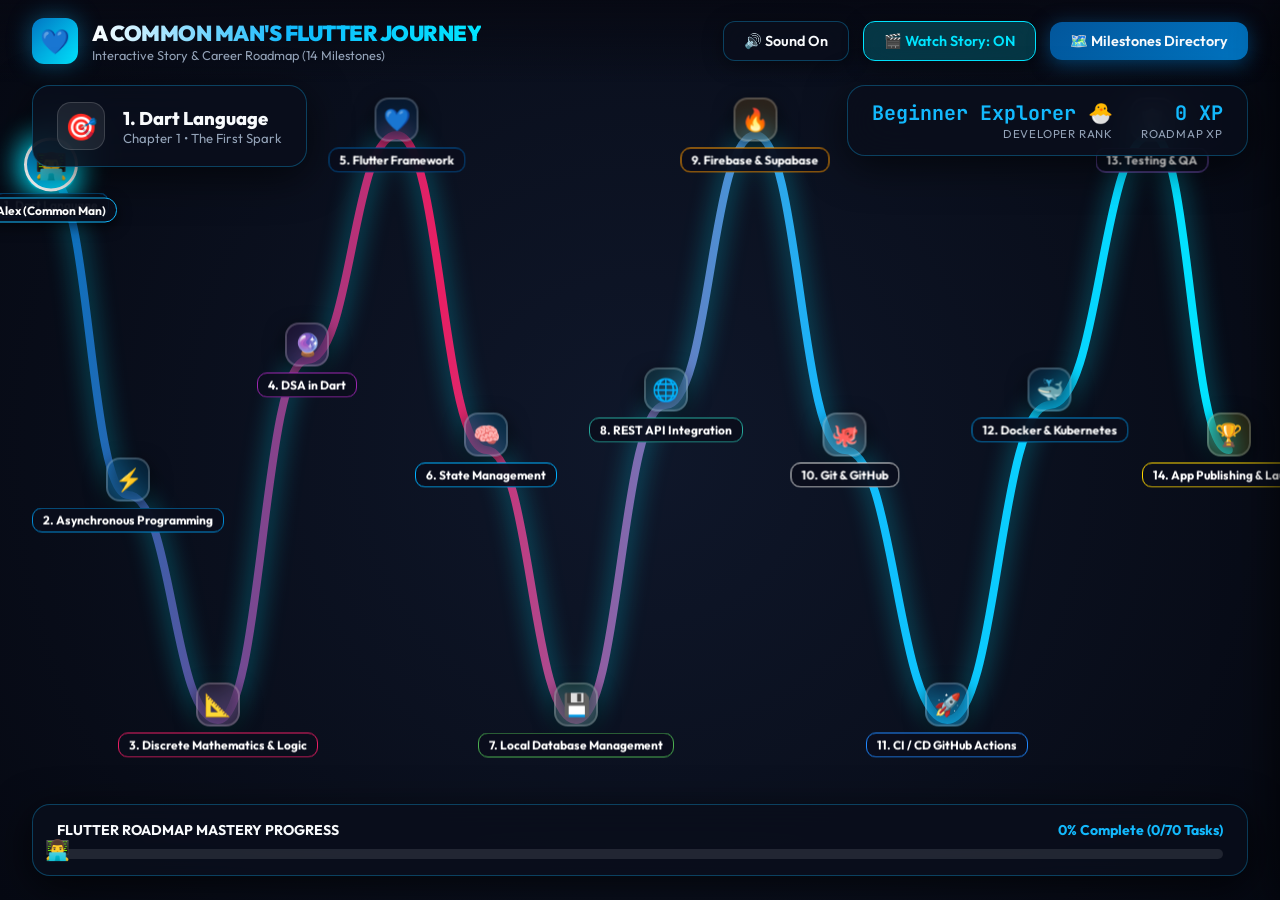
==== index.html @ 47b8524e "initial commit" ====
<!DOCTYPE html>
<html lang="en">
<head>
  <meta charset="UTF-8">
  <meta name="viewport" content="width=device-width, initial-scale=1.0, maximum-scale=1.0, user-scalable=no">
  <title>A Common Man's Journey to Become a Flutter Developer</title>
  <meta name="description" content="An interactive animated story roadmap tracing a beginner's path to becoming a Senior Flutter Developer. Explore 14 milestones including Discrete Mathematics, Dart, Flutter, State Management, APIs, DevOps, and App Publishing.">
  <link rel="stylesheet" href="style.css">
</head>
<body>
  <div id="app">
    <!-- FULLSCREEN ANIMATED ROADMAP SVG JOURNEY -->
    <div id="roadmapJourneyContainer" class="roadmap-journey-container">
      <svg class="journey-svg" preserveAspectRatio="none">
        <defs>
          <linearGradient id="pathGradient" x1="0%" y1="0%" x2="100%" y2="0%">
            <stop offset="0%" stop-color="#0175C2" />
            <stop offset="33%" stop-color="#E91E63" />
            <stop offset="66%" stop-color="#13B9FD" />
            <stop offset="100%" stop-color="#00E5FF" />
          </linearGradient>
        </defs>
        <!-- Dynamic Path -->
        <path id="journeySvgPath" class="journey-svg-path-fill" d="" />
      </svg>

      <!-- Animated Developer Avatar -->
      <div id="developerAvatar" class="developer-avatar">
        <div class="avatar-character">👨‍💻</div>
        <div class="avatar-label">Alex (Common Man)</div>
      </div>

      <!-- 14 Milestone Nodes Container -->
      <div id="journeyNodes" class="journey-nodes-container"></div>
    </div>

    <!-- Top Navigation Header Bar -->
    <header class="navbar">
      <div class="brand">
        <div class="brand-icon">💙</div>
        <div>
          <h1 class="brand-title">A COMMON MAN'S FLUTTER JOURNEY</h1>
          <p class="brand-subtitle">Interactive Story & Career Roadmap (14 Milestones)</p>
        </div>
      </div>

      <div class="nav-actions">
        <button id="soundBtn" class="btn" title="Toggle Sound Engine">🔊 Sound On</button>
        <button id="autoDriveBtn" class="btn btn-active" title="Toggle Story Auto-Tour">🎬 Watch Story: ON</button>
        <button id="openDrawerBtn" class="btn btn-primary">🗺️ Milestones Directory</button>
      </div>
    </header>

    <!-- HUD Dashboard Overlay -->
    <div class="hud-container">
      <!-- Current Milestone Chapter Card -->
      <div class="biome-card">
        <div id="currentBiomeBadge" class="biome-badge">🎯</div>
        <div>
          <div id="currentBiomeName" class="biome-name">1. Dart Language</div>
          <div id="currentBiomeSubtitle" class="biome-subtitle">Chapter 1 • The First Spark</div>
        </div>
      </div>

      <!-- Developer Rank & XP Dashboard -->
      <div class="stats-widget">
        <div class="stat-item">
          <span id="distValue" class="stat-value">Beginner Explorer 🐣</span>
          <span class="stat-label">DEVELOPER RANK</span>
        </div>
        <div class="stat-item">
          <span id="xpValue" class="stat-value">0 XP</span>
          <span class="stat-label">ROADMAP XP</span>
        </div>
      </div>
    </div>

    <!-- Bottom Progress Bar & Mini-Map -->
    <div class="bottom-bar">
      <div class="roadmap-progress-container">
        <div class="progress-header">
          <span>FLUTTER ROADMAP MASTERY PROGRESS</span>
          <span id="overallProgressText" style="color: var(--flutter-sky);">0% Complete</span>
        </div>
        <div class="progress-track">
          <div id="overallProgressFill" class="progress-fill" style="width: 0%;"></div>
          <div id="minimapCarIcon" class="progress-car-icon">👨‍💻</div>
        </div>
      </div>
    </div>

    <!-- Slide-Out Milestones Directory Drawer -->
    <aside id="drawer" class="drawer">
      <div class="drawer-header">
        <h2 class="drawer-title">14 Core Milestones</h2>
        <button id="closeDrawerBtn" class="close-btn">&times;</button>
      </div>
      <div class="search-box">
        <input type="text" id="searchInput" class="search-input" placeholder="Search milestone or story chapter...">
      </div>
      <div id="drawerContent" class="drawer-content"></div>
    </aside>

    <!-- Milestone Detail Modal Popup -->
    <div id="modalOverlay" class="modal-overlay">
      <div class="modal-card">
        <div class="modal-header">
          <div class="modal-header-left">
            <div id="modalIcon" class="modal-icon">🎯</div>
            <div>
              <h2 id="modalTitle" class="modal-title">Dart Language</h2>
              <span id="modalBadge" class="modal-badge">Chapter 1 • The First Spark</span>
            </div>
          </div>
          <button id="closeModalBtn" class="close-btn">&times;</button>
        </div>

        <div class="modal-tabs">
          <div class="modal-tab active" data-tab="overview">Overview & Story</div>
          <div class="modal-tab" data-tab="submilestones">Sub-Milestones</div>
          <div class="modal-tab" data-tab="code">Code Example</div>
          <div class="modal-tab" data-tab="resources">Resources</div>
        </div>

        <div class="modal-body">
          <!-- Overview Tab -->
          <div id="tab-overview" class="modal-tab-content active">
            <div id="storyCard" class="story-card"></div>
            <p id="modalDescription" style="font-size: 1.05rem; line-height: 1.6; margin-bottom: 20px; color: #CBD5E1;"></p>
            <h3 style="font-size: 1.1rem; color: var(--flutter-sky); margin-bottom: 10px;">Key Topics Covered:</h3>
            <ul id="topicsList" style="list-style: none; padding-left: 0;"></ul>
          </div>

          <!-- Sub-Milestones Tab -->
          <div id="tab-submilestones" class="modal-tab-content">
            <p style="font-size: 0.9rem; color: var(--text-muted); margin-bottom: 12px;">
              Check off completed sub-milestones to level up your Developer XP and Rank:
            </p>
            <div id="submilestonesList" class="submilestones-list"></div>
          </div>

          <!-- Code Example Tab -->
          <div id="tab-code" class="modal-tab-content">
            <div class="code-wrapper">
              <button id="copyCodeBtn" class="copy-btn">📋 Copy Code</button>
              <pre><code id="codeSnippetBlock" class="code-block"></code></pre>
            </div>
          </div>

          <!-- Resources Tab -->
          <div id="tab-resources" class="modal-tab-content">
            <p style="font-size: 0.9rem; color: var(--text-muted); margin-bottom: 12px;">
              Curated documentation and interactive tutorials:
            </p>
            <div id="resourcesList" class="resources-list"></div>
          </div>
        </div>

        <div class="modal-footer">
          <span style="font-size: 0.85rem; color: var(--text-muted);">Press <kbd style="background: rgba(255,255,255,0.1); padding: 2px 6px; border-radius: 4px;">ESC</kbd> to close modal</span>
          <button onclick="uiController.closeModal()" class="btn btn-primary">Continue Journey 🚀</button>
        </div>
      </div>
    </div>
  </div>

  <!-- Scripts -->
  <script src="js/milestones.js"></script>
  <script src="js/audio.js"></script>
  <script src="js/ui.js"></script>
  <script src="js/journey.js"></script>
  <script>
    window.addEventListener('load', () => {
      window.journeyEngine = new JourneyEngine();
    });
  </script>
</body>
</html>
---- style.css ----
/* Modern Cyberpunk Dark Flutter Roadmap CSS - "Common Man's Journey" */
@import url('https://fonts.googleapis.com/css2?family=JetBrains+Mono:wght@400;600;700&family=Outfit:wght@300;400;600;700;800;900&display=swap');

:root {
  --flutter-blue: #02569B;
  --flutter-cyan: #0175C2;
  --flutter-sky: #13B9FD;
  --flutter-accent: #00E5FF;
  --bg-dark: #070913;
  --panel-bg: rgba(10, 14, 28, 0.88);
  --panel-border: rgba(19, 185, 253, 0.3);
  --text-main: #F8FAFC;
  --text-muted: #94A3B8;
  --gold-accent: #FFD700;
  --success-green: #10B981;
  --radius-lg: 18px;
  --radius-md: 12px;
  --radius-sm: 8px;
  --glow-cyan: 0 0 25px rgba(19, 185, 253, 0.4);
  --glow-accent: 0 0 30px rgba(0, 229, 255, 0.5);
}

* {
  box-sizing: border-box;
  margin: 0;
  padding: 0;
  user-select: none;
  -webkit-user-select: none;
}

body, html {
  width: 100%;
  height: 100%;
  overflow: hidden;
  background-color: var(--bg-dark);
  font-family: 'Outfit', sans-serif;
  color: var(--text-main);
}

#app {
  position: relative;
  width: 100vw;
  height: 100vh;
  display: flex;
  flex-direction: column;
  overflow: hidden;
}

/* Top Navigation Bar */
.navbar {
  position: absolute;
  top: 0;
  left: 0;
  width: 100%;
  z-index: 10;
  padding: 18px 32px;
  display: flex;
  justify-content: space-between;
  align-items: center;
  background: linear-gradient(180deg, rgba(7, 9, 19, 0.95) 0%, rgba(7, 9, 19, 0) 100%);
  pointer-events: none;
}

.navbar > * {
  pointer-events: auto;
}

.brand {
  display: flex;
  align-items: center;
  gap: 14px;
}

.brand-icon {
  width: 46px;
  height: 46px;
  background: linear-gradient(135deg, var(--flutter-cyan), var(--flutter-accent));
  border-radius: 12px;
  display: flex;
  align-items: center;
  justify-content: center;
  font-size: 24px;
  box-shadow: var(--glow-cyan);
}

.brand-title {
  font-size: 1.35rem;
  font-weight: 900;
  background: linear-gradient(90deg, #FFFFFF, var(--flutter-sky), var(--flutter-accent));
  -webkit-background-clip: text;
  -webkit-text-fill-color: transparent;
  letter-spacing: -0.5px;
}

.brand-subtitle {
  font-size: 0.8rem;
  color: var(--text-muted);
}

.nav-actions {
  display: flex;
  align-items: center;
  gap: 14px;
}

.btn {
  background: var(--panel-bg);
  border: 1px solid var(--panel-border);
  color: var(--text-main);
  padding: 10px 20px;
  border-radius: var(--radius-md);
  font-family: 'Outfit', sans-serif;
  font-weight: 600;
  font-size: 0.9rem;
  cursor: pointer;
  display: flex;
  align-items: center;
  gap: 8px;
  backdrop-filter: blur(16px);
  transition: all 0.25s cubic-bezier(0.16, 1, 0.3, 1);
  box-shadow: 0 4px 20px rgba(0, 0, 0, 0.4);
}

.btn:hover {
  background: rgba(19, 185, 253, 0.18);
  border-color: var(--flutter-accent);
  transform: translateY(-2px);
  box-shadow: var(--glow-cyan);
}

.btn-primary {
  background: linear-gradient(135deg, var(--flutter-blue), var(--flutter-cyan));
  border: none;
  box-shadow: 0 4px 20px rgba(1, 117, 194, 0.5);
}

.btn-primary:hover {
  background: linear-gradient(135deg, var(--flutter-cyan), var(--flutter-accent));
  box-shadow: var(--glow-accent);
}

.btn-active {
  background: rgba(0, 229, 255, 0.2) !important;
  border-color: var(--flutter-accent) !important;
  color: var(--flutter-accent) !important;
}

/* HUD Banner & Developer Rank */
.hud-container {
  position: absolute;
  top: 85px;
  left: 32px;
  right: 32px;
  z-index: 10;
  display: flex;
  justify-content: space-between;
  align-items: flex-start;
  pointer-events: none;
}

.hud-container > * {
  pointer-events: auto;
}

.biome-card {
  background: var(--panel-bg);
  border: 1px solid var(--panel-border);
  backdrop-filter: blur(20px);
  padding: 16px 24px;
  border-radius: var(--radius-lg);
  display: flex;
  align-items: center;
  gap: 18px;
  box-shadow: 0 10px 40px rgba(0,0,0,0.6);
}

.biome-badge {
  width: 48px;
  height: 48px;
  border-radius: 14px;
  background: rgba(255,255,255,0.08);
  border: 1px solid rgba(255,255,255,0.15);
  display: flex;
  align-items: center;
  justify-content: center;
  font-size: 26px;
}

.biome-name {
  font-size: 1.15rem;
  font-weight: 800;
}

.biome-subtitle {
  font-size: 0.82rem;
  color: var(--text-muted);
}

/* Developer Rank & XP Widget */
.stats-widget {
  background: var(--panel-bg);
  border: 1px solid var(--panel-border);
  backdrop-filter: blur(20px);
  padding: 14px 24px;
  border-radius: var(--radius-lg);
  display: flex;
  align-items: center;
  gap: 28px;
  box-shadow: 0 10px 40px rgba(0,0,0,0.6);
}

.stat-item {
  display: flex;
  flex-direction: column;
  align-items: flex-end;
}

.stat-value {
  font-family: 'JetBrains Mono', monospace;
  font-size: 1.25rem;
  font-weight: 700;
  color: var(--flutter-sky);
}

.stat-label {
  font-size: 0.72rem;
  color: var(--text-muted);
  text-transform: uppercase;
  letter-spacing: 0.8px;
}

/* FULLSCREEN ANIMATED ROADMAP JOURNEY CONTAINER */
.roadmap-journey-container {
  position: absolute;
  top: 0;
  left: 0;
  width: 100%;
  height: 100%;
  z-index: 1;
  background: radial-gradient(circle at 50% 50%, #0F172A 0%, #060913 100%);
  overflow: hidden;
}

.journey-svg {
  position: absolute;
  top: 0;
  left: 0;
  width: 100%;
  height: 100%;
  pointer-events: none;
}

.journey-svg-path-bg {
  fill: none;
  stroke: rgba(255, 255, 255, 0.08);
  stroke-width: 16;
  stroke-linecap: round;
}

.journey-svg-path-fill {
  fill: none;
  stroke: url(#pathGradient);
  stroke-width: 8;
  stroke-linecap: round;
  filter: drop-shadow(0 0 12px rgba(0, 229, 255, 0.6));
}

/* DEVELOPER CHARACTER AVATAR */
.developer-avatar {
  position: absolute;
  transform: translate(-50%, -50%);
  z-index: 8;
  display: flex;
  flex-direction: column;
  align-items: center;
  transition: all 0.8s cubic-bezier(0.16, 1, 0.3, 1);
  pointer-events: none;
}

.avatar-character {
  width: 54px;
  height: 54px;
  border-radius: 50%;
  background: linear-gradient(135deg, var(--flutter-cyan), var(--flutter-accent));
  border: 3px solid #FFFFFF;
  display: flex;
  align-items: center;
  justify-content: center;
  font-size: 26px;
  box-shadow: 0 0 30px var(--flutter-accent);
  animation: avatarFloat 2s infinite ease-in-out alternate;
}

@keyframes avatarFloat {
  0% { transform: translateY(0); }
  100% { transform: translateY(-8px); }
}

.avatar-label {
  background: rgba(10, 14, 28, 0.95);
  border: 1px solid var(--flutter-sky);
  padding: 4px 10px;
  border-radius: 12px;
  font-size: 0.75rem;
  font-weight: 700;
  color: white;
  margin-top: 6px;
  white-space: nowrap;
  box-shadow: 0 4px 14px rgba(0,0,0,0.6);
}

/* 13 TIMELINE NODES ALONG JOURNEY PATH */
.journey-nodes-container {
  position: absolute;
  top: 0;
  left: 0;
  width: 100%;
  height: 100%;
  pointer-events: none;
}

.journey-node {
  position: absolute;
  transform: translate(-50%, -50%);
  pointer-events: auto;
  cursor: pointer;
  display: flex;
  flex-direction: column;
  align-items: center;
  z-index: 5;
  transition: all 0.3s ease;
}

.journey-node:hover {
  transform: translate(-50%, -50%) scale(1.15);
}

.journey-node-icon {
  width: 44px;
  height: 44px;
  border-radius: 14px;
  border: 2px solid rgba(255, 255, 255, 0.2);
  display: flex;
  align-items: center;
  justify-content: center;
  font-size: 22px;
  backdrop-filter: blur(12px);
  box-shadow: 0 6px 20px rgba(0,0,0,0.6);
  transition: all 0.3s ease;
}

.journey-node.active .journey-node-icon {
  border-color: var(--flutter-accent);
  box-shadow: 0 0 25px var(--flutter-accent);
  transform: scale(1.1);
}

.journey-node-badge {
  background: rgba(10, 14, 28, 0.9);
  border: 1px solid rgba(255, 255, 255, 0.15);
  padding: 4px 10px;
  border-radius: 10px;
  font-size: 0.75rem;
  font-weight: 700;
  color: white;
  margin-top: 6px;
  white-space: nowrap;
  backdrop-filter: blur(8px);
}

/* Bottom Progress Bar */
.bottom-bar {
  position: absolute;
  bottom: 24px;
  left: 32px;
  right: 32px;
  z-index: 10;
  display: flex;
  flex-direction: column;
  gap: 12px;
  pointer-events: none;
}

.bottom-bar > * {
  pointer-events: auto;
}

.roadmap-progress-container {
  background: var(--panel-bg);
  border: 1px solid var(--panel-border);
  backdrop-filter: blur(20px);
  border-radius: var(--radius-lg);
  padding: 16px 24px;
  display: flex;
  flex-direction: column;
  gap: 10px;
  box-shadow: 0 10px 40px rgba(0,0,0,0.7);
}

.progress-header {
  display: flex;
  justify-content: space-between;
  font-size: 0.88rem;
  font-weight: 700;
}

.progress-track {
  position: relative;
  width: 100%;
  height: 10px;
  background: rgba(255, 255, 255, 0.1);
  border-radius: 6px;
  overflow: visible;
}

.progress-fill {
  height: 100%;
  background: linear-gradient(90deg, var(--flutter-blue), var(--flutter-sky), var(--flutter-accent));
  border-radius: 6px;
  transition: width 0.3s ease;
  box-shadow: var(--glow-cyan);
}

.progress-car-icon {
  position: absolute;
  top: -12px;
  transform: translateX(-50%);
  font-size: 20px;
  transition: left 0.3s ease;
}

/* Slide-out Milestone Drawer */
.drawer {
  position: absolute;
  top: 0;
  right: -440px;
  width: 420px;
  height: 100%;
  background: rgba(6, 9, 19, 0.96);
  border-left: 1px solid var(--panel-border);
  backdrop-filter: blur(28px);
  z-index: 100;
  display: flex;
  flex-direction: column;
  transition: right 0.35s cubic-bezier(0.16, 1, 0.3, 1);
  box-shadow: -15px 0 50px rgba(0,0,0,0.9);
}

.drawer.open {
  right: 0;
}

.drawer-header {
  padding: 24px 28px;
  border-bottom: 1px solid rgba(255,255,255,0.08);
  display: flex;
  justify-content: space-between;
  align-items: center;
}

.drawer-title {
  font-size: 1.3rem;
  font-weight: 800;
}

.close-btn {
  background: none;
  border: none;
  color: var(--text-muted);
  font-size: 1.6rem;
  cursor: pointer;
}

.close-btn:hover {
  color: white;
}

.search-box {
  padding: 18px 28px;
}

.search-input {
  width: 100%;
  background: rgba(255,255,255,0.05);
  border: 1px solid rgba(255,255,255,0.15);
  border-radius: var(--radius-md);
  padding: 12px 18px;
  color: white;
  font-family: 'Outfit', sans-serif;
  outline: none;
}

.search-input:focus {
  border-color: var(--flutter-sky);
  box-shadow: var(--glow-cyan);
}

.drawer-content {
  flex: 1;
  overflow-y: auto;
  padding: 12px 28px;
  display: flex;
  flex-direction: column;
  gap: 14px;
}

.milestone-item-card {
  background: rgba(255,255,255,0.03);
  border: 1px solid rgba(255,255,255,0.08);
  border-radius: var(--radius-md);
  padding: 16px;
  display: flex;
  align-items: center;
  gap: 16px;
  cursor: pointer;
  transition: all 0.2s ease;
}

.milestone-item-card:hover {
  background: rgba(19, 185, 253, 0.12);
  border-color: var(--flutter-sky);
  transform: translateX(-4px);
}

.milestone-item-icon {
  font-size: 26px;
  width: 46px;
  height: 46px;
  border-radius: 12px;
  background: rgba(255,255,255,0.05);
  display: flex;
  align-items: center;
  justify-content: center;
}

.milestone-item-info {
  flex: 1;
}

.milestone-item-title {
  font-size: 1rem;
  font-weight: 700;
}

.milestone-item-biome {
  font-size: 0.78rem;
  color: var(--text-muted);
}

/* Modal Popup Dialog */
.modal-overlay {
  position: absolute;
  top: 0;
  left: 0;
  width: 100%;
  height: 100%;
  background: rgba(4, 6, 12, 0.82);
  backdrop-filter: blur(16px);
  z-index: 200;
  display: flex;
  align-items: center;
  justify-content: center;
  opacity: 0;
  pointer-events: none;
  transition: opacity 0.3s ease;
}

.modal-overlay.open {
  opacity: 1;
  pointer-events: auto;
}

.modal-card {
  background: var(--panel-bg);
  border: 1px solid var(--panel-border);
  border-radius: 24px;
  width: 90%;
  max-width: 820px;
  max-height: 85vh;
  display: flex;
  flex-direction: column;
  box-shadow: 0 25px 80px rgba(0,0,0,0.95);
  overflow: hidden;
  transform: scale(0.94);
  transition: transform 0.3s cubic-bezier(0.16, 1, 0.3, 1);
}

.modal-overlay.open .modal-card {
  transform: scale(1);
}

.modal-header {
  padding: 28px 36px;
  background: linear-gradient(135deg, rgba(1, 117, 194, 0.25), rgba(0,0,0,0.5));
  border-bottom: 1px solid rgba(255,255,255,0.08);
  display: flex;
  justify-content: space-between;
  align-items: center;
}

.modal-header-left {
  display: flex;
  align-items: center;
  gap: 18px;
}

.modal-icon {
  font-size: 38px;
  width: 60px;
  height: 60px;
  border-radius: 16px;
  background: rgba(255,255,255,0.12);
  border: 1px solid rgba(255,255,255,0.2);
  display: flex;
  align-items: center;
  justify-content: center;
  box-shadow: 0 6px 20px rgba(0,0,0,0.5);
}

.modal-title {
  font-size: 1.6rem;
  font-weight: 800;
}

.modal-badge {
  display: inline-block;
  font-size: 0.78rem;
  padding: 4px 12px;
  border-radius: 20px;
  background: rgba(19, 185, 253, 0.2);
  color: var(--flutter-sky);
  font-weight: 600;
  margin-top: 4px;
}

/* Modal Tabs */
.modal-tabs {
  display: flex;
  background: rgba(0,0,0,0.35);
  border-bottom: 1px solid rgba(255,255,255,0.08);
  padding: 0 36px;
}

.modal-tab {
  padding: 16px 24px;
  font-weight: 700;
  font-size: 0.92rem;
  color: var(--text-muted);
  cursor: pointer;
  border-bottom: 3px solid transparent;
  transition: all 0.2s ease;
}

.modal-tab.active {
  color: var(--flutter-accent);
  border-bottom-color: var(--flutter-accent);
}

.modal-body {
  padding: 28px 36px;
  overflow-y: auto;
  flex: 1;
}

.modal-tab-content {
  display: none;
}

.modal-tab-content.active {
  display: block;
}

/* Sub-milestones Checklist */
.submilestones-list {
  display: flex;
  flex-direction: column;
  gap: 12px;
  margin-top: 14px;
}

.submilestone-item {
  background: rgba(255,255,255,0.03);
  border: 1px solid rgba(255,255,255,0.08);
  border-radius: var(--radius-md);
  padding: 16px 20px;
  display: flex;
  align-items: center;
  gap: 16px;
  cursor: pointer;
  transition: all 0.2s ease;
}

.submilestone-item:hover {
  background: rgba(255,255,255,0.06);
}

.submilestone-checkbox {
  width: 24px;
  height: 24px;
  border-radius: 8px;
  border: 2px solid var(--text-muted);
  display: flex;
  align-items: center;
  justify-content: center;
  font-size: 14px;
  color: white;
  transition: all 0.2s ease;
}

.submilestone-item.checked {
  background: rgba(16, 185, 129, 0.08);
  border-color: rgba(16, 185, 129, 0.3);
}

.submilestone-item.checked .submilestone-checkbox {
  background: var(--success-green);
  border-color: var(--success-green);
}

.submilestone-text {
  font-size: 0.98rem;
}

/* Story Box Styling */
.story-card {
  background: linear-gradient(135deg, rgba(1, 117, 194, 0.15), rgba(0, 229, 255, 0.05));
  border: 1px solid rgba(19, 185, 253, 0.3);
  border-radius: var(--radius-md);
  padding: 18px 22px;
  margin-bottom: 20px;
  font-size: 1.05rem;
  line-height: 1.65;
  color: #E2E8F0;
}

/* Code Snippet Container */
.code-wrapper {
  position: relative;
}

.copy-btn {
  position: absolute;
  top: 12px;
  right: 12px;
  background: rgba(255,255,255,0.1);
  border: 1px solid rgba(255,255,255,0.2);
  color: white;
  padding: 6px 12px;
  border-radius: 6px;
  font-size: 0.78rem;
  font-weight: 600;
  cursor: pointer;
}

.copy-btn:hover {
  background: var(--flutter-sky);
}

.code-block {
  background: #080C16;
  border: 1px solid rgba(255,255,255,0.1);
  border-radius: var(--radius-md);
  padding: 20px;
  font-family: 'JetBrains Mono', monospace;
  font-size: 0.88rem;
  color: #A5D6A7;
  white-space: pre-wrap;
  overflow-x: auto;
  line-height: 1.6;
}

/* Resources List */
.resources-list {
  display: flex;
  flex-direction: column;
  gap: 12px;
  margin-top: 14px;
}

.resource-link {
  display: flex;
  align-items: center;
  justify-content: space-between;
  background: rgba(255,255,255,0.03);
  border: 1px solid rgba(255,255,255,0.08);
  padding: 14px 20px;
  border-radius: var(--radius-md);
  color: var(--flutter-sky);
  text-decoration: none;
  font-weight: 600;
  transition: all 0.2s ease;
}

.resource-link:hover {
  background: rgba(19, 185, 253, 0.12);
  border-color: var(--flutter-sky);
  transform: translateX(4px);
}

.modal-footer {
  padding: 20px 36px;
  background: rgba(0,0,0,0.35);
  border-top: 1px solid rgba(255,255,255,0.08);
  display: flex;
  justify-content: space-between;
  align-items: center;
}

/* Responsive Styles */
@media (max-width: 768px) {
  .hud-container {
    top: 75px;
    left: 14px;
    right: 14px;
  }

  .stats-widget {
    gap: 14px;
    padding: 10px 16px;
  }

  .drawer {
    width: 100%;
    right: -100%;
  }

  .modal-card {
    width: 95%;
    max-height: 90vh;
  }

  .modal-header {
    padding: 20px 24px;
  }

  .modal-body {
    padding: 20px 24px;
  }
}
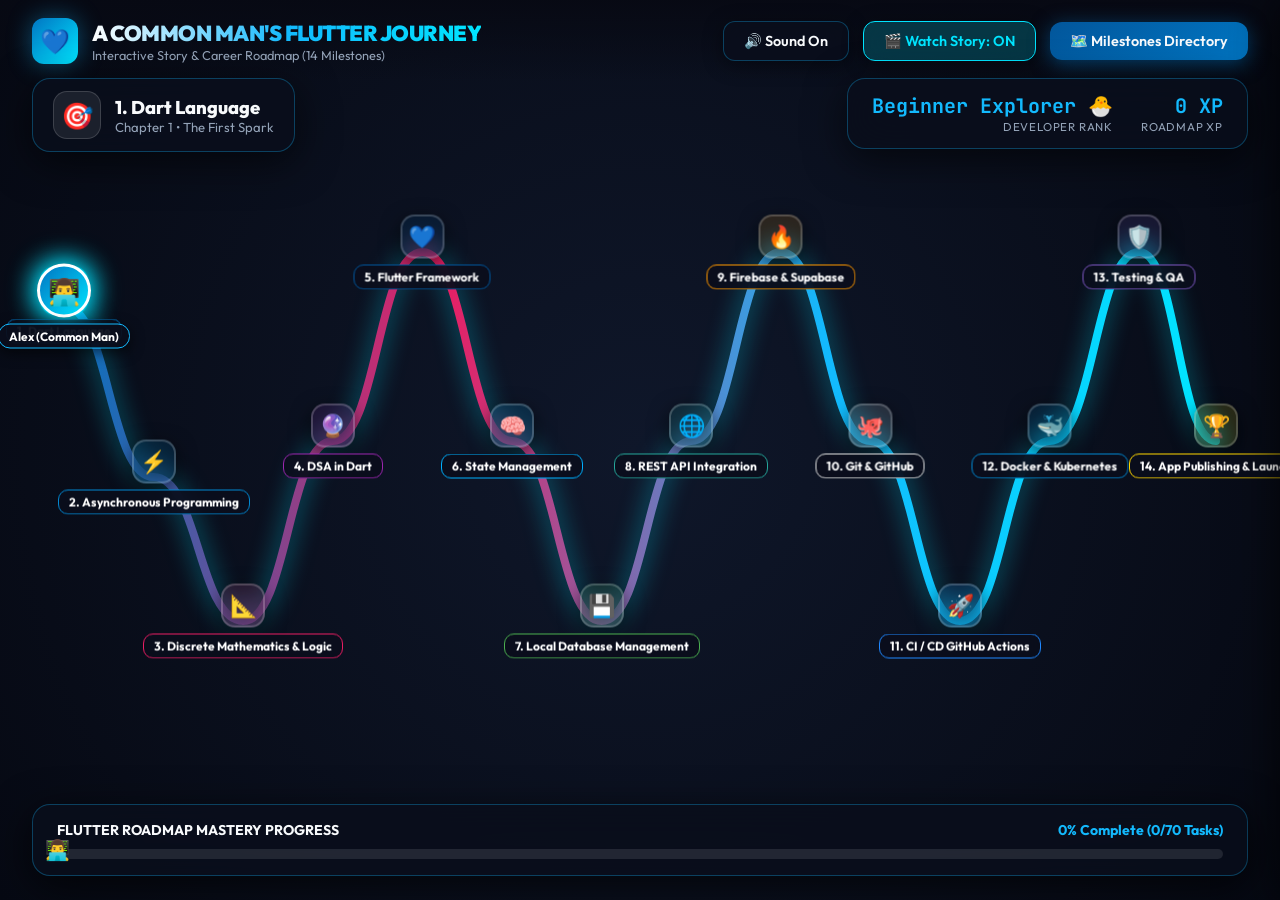
==== commit 50dccc05: "chore: update quiz data, UI components, and project audio assets" ====
--- a/index.html
+++ b/index.html
@@ -118,7 +118,7 @@
         <div class="modal-tabs">
           <div class="modal-tab active" data-tab="overview">Overview & Story</div>
           <div class="modal-tab" data-tab="submilestones">Sub-Milestones</div>
-          <div class="modal-tab" data-tab="code">Code Example</div>
+          <div id="codeTabHeader" class="modal-tab" data-tab="code">Code Example</div>
           <div class="modal-tab" data-tab="resources">Resources</div>
         </div>
 
--- a/style.css
+++ b/style.css
@@ -148,7 +148,7 @@
 /* HUD Banner & Developer Rank */
 .hud-container {
   position: absolute;
-  top: 85px;
+  top: 78px;
   left: 32px;
   right: 32px;
   z-index: 10;
@@ -166,11 +166,11 @@
   background: var(--panel-bg);
   border: 1px solid var(--panel-border);
   backdrop-filter: blur(20px);
-  padding: 16px 24px;
+  padding: 12px 20px;
   border-radius: var(--radius-lg);
   display: flex;
   align-items: center;
-  gap: 18px;
+  gap: 14px;
   box-shadow: 0 10px 40px rgba(0,0,0,0.6);
 }
 
@@ -574,9 +574,9 @@
   background: var(--panel-bg);
   border: 1px solid var(--panel-border);
   border-radius: 24px;
-  width: 90%;
-  max-width: 820px;
-  max-height: 85vh;
+  width: 92%;
+  max-width: 940px;
+  max-height: 88vh;
   display: flex;
   flex-direction: column;
   box-shadow: 0 25px 80px rgba(0,0,0,0.95);
@@ -836,4 +836,56 @@
   .modal-body {
     padding: 20px 24px;
   }
+}
+
+/* Digital Book Embedded Modal Viewer */
+.digital-book-modal-wrapper {
+  display: flex;
+  flex-direction: column;
+  gap: 14px;
+  width: 100%;
+}
+
+.digital-book-modal-header {
+  display: flex;
+  justify-content: space-between;
+  align-items: center;
+  background: rgba(19, 185, 253, 0.08);
+  border: 1px solid var(--panel-border);
+  padding: 14px 20px;
+  border-radius: var(--radius-md);
+  box-shadow: 0 4px 16px rgba(0,0,0,0.4);
+}
+
+.digital-book-info {
+  display: flex;
+  flex-direction: column;
+}
+
+.digital-book-title {
+  font-size: 1rem;
+  color: var(--text-main);
+}
+
+.digital-book-subtitle {
+  font-size: 0.8rem;
+  color: var(--text-muted);
+  margin-top: 2px;
+}
+
+.btn-digital-book {
+  padding: 8px 18px !important;
+  font-size: 0.88rem !important;
+  border-radius: var(--radius-md) !important;
+  text-decoration: none;
+  white-space: nowrap;
+}
+
+.digital-book-iframe {
+  width: 100%;
+  height: 520px;
+  border: 1px solid var(--panel-border);
+  border-radius: var(--radius-md);
+  background: #0d1117;
+  box-shadow: 0 10px 30px rgba(0,0,0,0.6);
 }
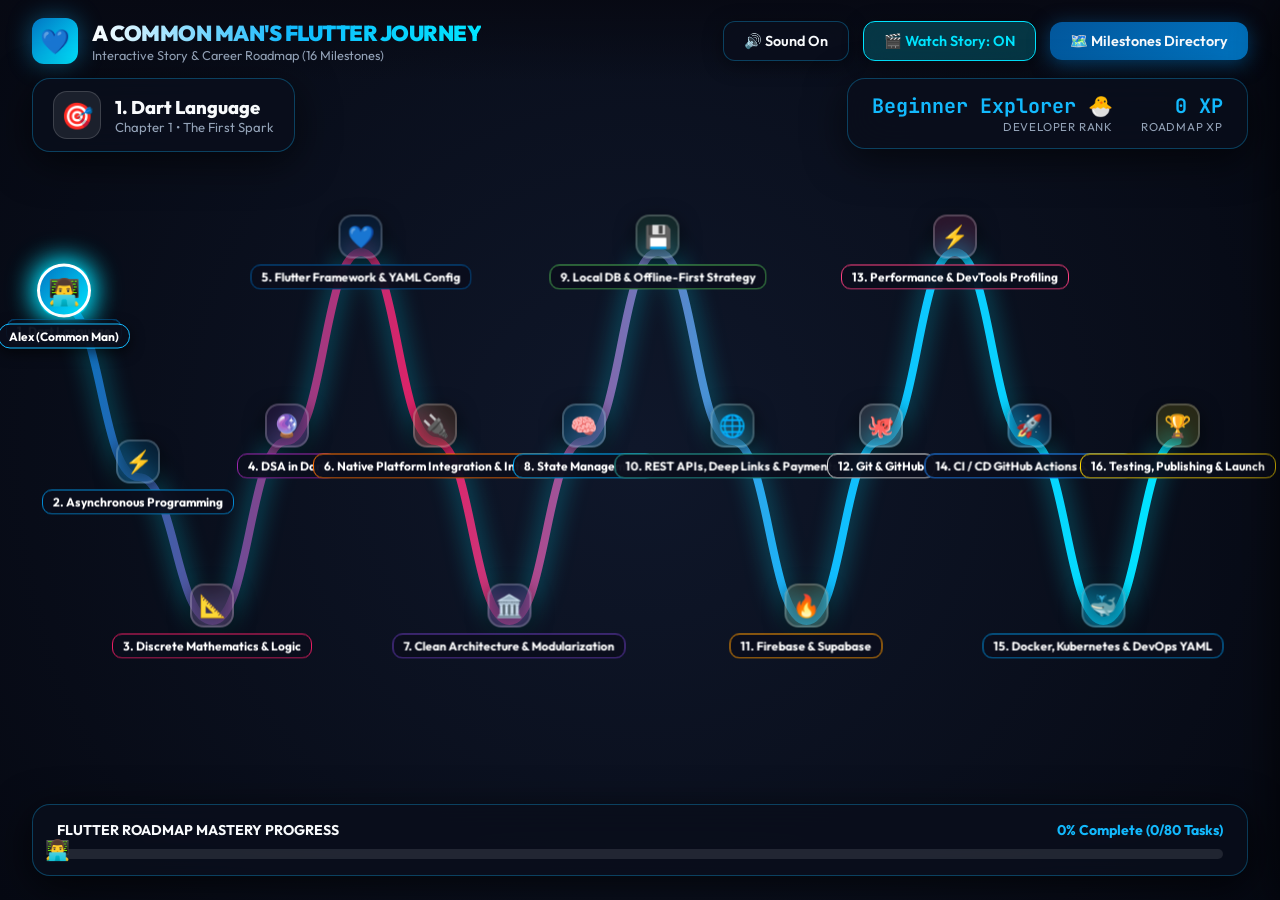
==== commit b142255c: "feat: update roadmap to 16 milestones by adding native platform integration and clean architecture c" ====
--- a/index.html
+++ b/index.html
@@ -4,7 +4,7 @@
   <meta charset="UTF-8">
   <meta name="viewport" content="width=device-width, initial-scale=1.0, maximum-scale=1.0, user-scalable=no">
   <title>A Common Man's Journey to Become a Flutter Developer</title>
-  <meta name="description" content="An interactive animated story roadmap tracing a beginner's path to becoming a Senior Flutter Developer. Explore 14 milestones including Discrete Mathematics, Dart, Flutter, State Management, APIs, DevOps, and App Publishing.">
+  <meta name="description" content="An interactive animated story roadmap tracing a beginner's path to becoming a Senior Flutter Developer. Explore 16 milestones including Discrete Mathematics, Dart, Native Platform Channels, Clean Architecture, DevTools, YAML Workflows, and App Publishing.">
   <link rel="stylesheet" href="style.css">
 </head>
 <body>
@@ -30,7 +30,7 @@
         <div class="avatar-label">Alex (Common Man)</div>
       </div>
 
-      <!-- 14 Milestone Nodes Container -->
+      <!-- 16 Milestone Nodes Container -->
       <div id="journeyNodes" class="journey-nodes-container"></div>
     </div>
 
@@ -40,7 +40,7 @@
         <div class="brand-icon">💙</div>
         <div>
           <h1 class="brand-title">A COMMON MAN'S FLUTTER JOURNEY</h1>
-          <p class="brand-subtitle">Interactive Story & Career Roadmap (14 Milestones)</p>
+          <p class="brand-subtitle">Interactive Story & Career Roadmap (16 Milestones)</p>
         </div>
       </div>
 
@@ -92,7 +92,7 @@
     <!-- Slide-Out Milestones Directory Drawer -->
     <aside id="drawer" class="drawer">
       <div class="drawer-header">
-        <h2 class="drawer-title">14 Core Milestones</h2>
+        <h2 class="drawer-title">16 Core Milestones</h2>
         <button id="closeDrawerBtn" class="close-btn">&times;</button>
       </div>
       <div class="search-box">
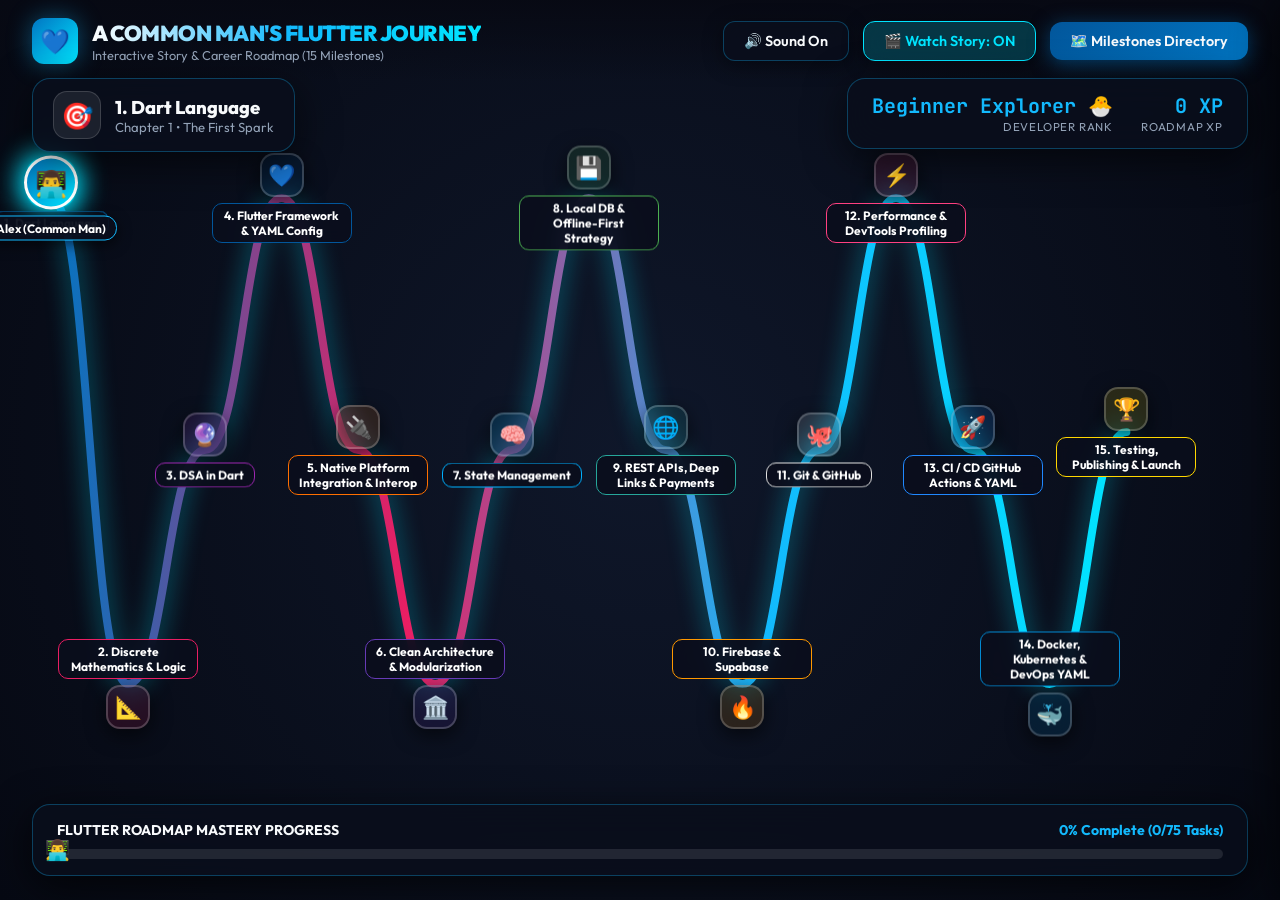
==== commit d4d64072: "refactor: remove asynchronous programming chapter and re-index remaining roadmap milestones" ====
--- a/index.html
+++ b/index.html
@@ -4,7 +4,7 @@
   <meta charset="UTF-8">
   <meta name="viewport" content="width=device-width, initial-scale=1.0, maximum-scale=1.0, user-scalable=no">
   <title>A Common Man's Journey to Become a Flutter Developer</title>
-  <meta name="description" content="An interactive animated story roadmap tracing a beginner's path to becoming a Senior Flutter Developer. Explore 16 milestones including Discrete Mathematics, Dart, Native Platform Channels, Clean Architecture, DevTools, YAML Workflows, and App Publishing.">
+  <meta name="description" content="An interactive animated story roadmap tracing a beginner's path to becoming a Senior Flutter Developer. Explore 15 milestones including Discrete Mathematics, Dart, Native Platform Channels, Clean Architecture, DevTools, YAML Workflows, and App Publishing.">
   <link rel="stylesheet" href="style.css">
 </head>
 <body>
@@ -30,7 +30,7 @@
         <div class="avatar-label">Alex (Common Man)</div>
       </div>
 
-      <!-- 16 Milestone Nodes Container -->
+      <!-- 15 Milestone Nodes Container -->
       <div id="journeyNodes" class="journey-nodes-container"></div>
     </div>
 
@@ -40,7 +40,7 @@
         <div class="brand-icon">💙</div>
         <div>
           <h1 class="brand-title">A COMMON MAN'S FLUTTER JOURNEY</h1>
-          <p class="brand-subtitle">Interactive Story & Career Roadmap (16 Milestones)</p>
+          <p class="brand-subtitle">Interactive Story & Career Roadmap (15 Milestones)</p>
         </div>
       </div>
 
@@ -92,7 +92,7 @@
     <!-- Slide-Out Milestones Directory Drawer -->
     <aside id="drawer" class="drawer">
       <div class="drawer-header">
-        <h2 class="drawer-title">16 Core Milestones</h2>
+        <h2 class="drawer-title">15 Core Milestones</h2>
         <button id="closeDrawerBtn" class="close-btn">&times;</button>
       </div>
       <div class="search-box">
--- a/style.css
+++ b/style.css
@@ -28,7 +28,8 @@
   -webkit-user-select: none;
 }
 
-body, html {
+body,
+html {
   width: 100%;
   height: 100%;
   overflow: hidden;
@@ -61,7 +62,7 @@
   pointer-events: none;
 }
 
-.navbar > * {
+.navbar>* {
   pointer-events: auto;
 }
 
@@ -158,7 +159,7 @@
   pointer-events: none;
 }
 
-.hud-container > * {
+.hud-container>* {
   pointer-events: auto;
 }
 
@@ -171,15 +172,15 @@
   display: flex;
   align-items: center;
   gap: 14px;
-  box-shadow: 0 10px 40px rgba(0,0,0,0.6);
+  box-shadow: 0 10px 40px rgba(0, 0, 0, 0.6);
 }
 
 .biome-badge {
   width: 48px;
   height: 48px;
   border-radius: 14px;
-  background: rgba(255,255,255,0.08);
-  border: 1px solid rgba(255,255,255,0.15);
+  background: rgba(255, 255, 255, 0.08);
+  border: 1px solid rgba(255, 255, 255, 0.15);
   display: flex;
   align-items: center;
   justify-content: center;
@@ -206,7 +207,7 @@
   display: flex;
   align-items: center;
   gap: 28px;
-  box-shadow: 0 10px 40px rgba(0,0,0,0.6);
+  box-shadow: 0 10px 40px rgba(0, 0, 0, 0.6);
 }
 
 .stat-item {
@@ -292,8 +293,13 @@
 }
 
 @keyframes avatarFloat {
-  0% { transform: translateY(0); }
-  100% { transform: translateY(-8px); }
+  0% {
+    transform: translateY(0);
+  }
+
+  100% {
+    transform: translateY(-8px);
+  }
 }
 
 .avatar-label {
@@ -306,7 +312,7 @@
   color: white;
   margin-top: 6px;
   white-space: nowrap;
-  box-shadow: 0 4px 14px rgba(0,0,0,0.6);
+  box-shadow: 0 4px 14px rgba(0, 0, 0, 0.6);
 }
 
 /* 13 TIMELINE NODES ALONG JOURNEY PATH */
@@ -345,7 +351,7 @@
   justify-content: center;
   font-size: 22px;
   backdrop-filter: blur(12px);
-  box-shadow: 0 6px 20px rgba(0,0,0,0.6);
+  box-shadow: 0 6px 20px rgba(0, 0, 0, 0.6);
   transition: all 0.3s ease;
 }
 
@@ -353,6 +359,15 @@
   border-color: var(--flutter-accent);
   box-shadow: 0 0 25px var(--flutter-accent);
   transform: scale(1.1);
+}
+
+.journey-node.badge-above {
+  flex-direction: column-reverse;
+}
+
+.journey-node.badge-above .journey-node-badge {
+  margin-top: 0;
+  margin-bottom: 6px;
 }
 
 .journey-node-badge {
@@ -364,7 +379,11 @@
   font-weight: 700;
   color: white;
   margin-top: 6px;
-  white-space: nowrap;
+  white-space: normal;
+  max-width: 140px;
+  text-align: center;
+  line-height: 1.25;
+  word-break: break-word;
   backdrop-filter: blur(8px);
 }
 
@@ -381,7 +400,7 @@
   pointer-events: none;
 }
 
-.bottom-bar > * {
+.bottom-bar>* {
   pointer-events: auto;
 }
 
@@ -394,7 +413,7 @@
   display: flex;
   flex-direction: column;
   gap: 10px;
-  box-shadow: 0 10px 40px rgba(0,0,0,0.7);
+  box-shadow: 0 10px 40px rgba(0, 0, 0, 0.7);
 }
 
 .progress-header {
@@ -443,7 +462,7 @@
   display: flex;
   flex-direction: column;
   transition: right 0.35s cubic-bezier(0.16, 1, 0.3, 1);
-  box-shadow: -15px 0 50px rgba(0,0,0,0.9);
+  box-shadow: -15px 0 50px rgba(0, 0, 0, 0.9);
 }
 
 .drawer.open {
@@ -452,7 +471,7 @@
 
 .drawer-header {
   padding: 24px 28px;
-  border-bottom: 1px solid rgba(255,255,255,0.08);
+  border-bottom: 1px solid rgba(255, 255, 255, 0.08);
   display: flex;
   justify-content: space-between;
   align-items: center;
@@ -481,8 +500,8 @@
 
 .search-input {
   width: 100%;
-  background: rgba(255,255,255,0.05);
-  border: 1px solid rgba(255,255,255,0.15);
+  background: rgba(255, 255, 255, 0.05);
+  border: 1px solid rgba(255, 255, 255, 0.15);
   border-radius: var(--radius-md);
   padding: 12px 18px;
   color: white;
@@ -505,8 +524,8 @@
 }
 
 .milestone-item-card {
-  background: rgba(255,255,255,0.03);
-  border: 1px solid rgba(255,255,255,0.08);
+  background: rgba(255, 255, 255, 0.03);
+  border: 1px solid rgba(255, 255, 255, 0.08);
   border-radius: var(--radius-md);
   padding: 16px;
   display: flex;
@@ -527,7 +546,7 @@
   width: 46px;
   height: 46px;
   border-radius: 12px;
-  background: rgba(255,255,255,0.05);
+  background: rgba(255, 255, 255, 0.05);
   display: flex;
   align-items: center;
   justify-content: center;
@@ -579,7 +598,7 @@
   max-height: 88vh;
   display: flex;
   flex-direction: column;
-  box-shadow: 0 25px 80px rgba(0,0,0,0.95);
+  box-shadow: 0 25px 80px rgba(0, 0, 0, 0.95);
   overflow: hidden;
   transform: scale(0.94);
   transition: transform 0.3s cubic-bezier(0.16, 1, 0.3, 1);
@@ -591,8 +610,8 @@
 
 .modal-header {
   padding: 28px 36px;
-  background: linear-gradient(135deg, rgba(1, 117, 194, 0.25), rgba(0,0,0,0.5));
-  border-bottom: 1px solid rgba(255,255,255,0.08);
+  background: linear-gradient(135deg, rgba(1, 117, 194, 0.25), rgba(0, 0, 0, 0.5));
+  border-bottom: 1px solid rgba(255, 255, 255, 0.08);
   display: flex;
   justify-content: space-between;
   align-items: center;
@@ -609,12 +628,12 @@
   width: 60px;
   height: 60px;
   border-radius: 16px;
-  background: rgba(255,255,255,0.12);
-  border: 1px solid rgba(255,255,255,0.2);
+  background: rgba(255, 255, 255, 0.12);
+  border: 1px solid rgba(255, 255, 255, 0.2);
   display: flex;
   align-items: center;
   justify-content: center;
-  box-shadow: 0 6px 20px rgba(0,0,0,0.5);
+  box-shadow: 0 6px 20px rgba(0, 0, 0, 0.5);
 }
 
 .modal-title {
@@ -636,8 +655,8 @@
 /* Modal Tabs */
 .modal-tabs {
   display: flex;
-  background: rgba(0,0,0,0.35);
-  border-bottom: 1px solid rgba(255,255,255,0.08);
+  background: rgba(0, 0, 0, 0.35);
+  border-bottom: 1px solid rgba(255, 255, 255, 0.08);
   padding: 0 36px;
 }
 
@@ -679,8 +698,8 @@
 }
 
 .submilestone-item {
-  background: rgba(255,255,255,0.03);
-  border: 1px solid rgba(255,255,255,0.08);
+  background: rgba(255, 255, 255, 0.03);
+  border: 1px solid rgba(255, 255, 255, 0.08);
   border-radius: var(--radius-md);
   padding: 16px 20px;
   display: flex;
@@ -691,7 +710,7 @@
 }
 
 .submilestone-item:hover {
-  background: rgba(255,255,255,0.06);
+  background: rgba(255, 255, 255, 0.06);
 }
 
 .submilestone-checkbox {
@@ -742,8 +761,8 @@
   position: absolute;
   top: 12px;
   right: 12px;
-  background: rgba(255,255,255,0.1);
-  border: 1px solid rgba(255,255,255,0.2);
+  background: rgba(255, 255, 255, 0.1);
+  border: 1px solid rgba(255, 255, 255, 0.2);
   color: white;
   padding: 6px 12px;
   border-radius: 6px;
@@ -758,7 +777,7 @@
 
 .code-block {
   background: #080C16;
-  border: 1px solid rgba(255,255,255,0.1);
+  border: 1px solid rgba(255, 255, 255, 0.1);
   border-radius: var(--radius-md);
   padding: 20px;
   font-family: 'JetBrains Mono', monospace;
@@ -781,8 +800,8 @@
   display: flex;
   align-items: center;
   justify-content: space-between;
-  background: rgba(255,255,255,0.03);
-  border: 1px solid rgba(255,255,255,0.08);
+  background: rgba(255, 255, 255, 0.03);
+  border: 1px solid rgba(255, 255, 255, 0.08);
   padding: 14px 20px;
   border-radius: var(--radius-md);
   color: var(--flutter-sky);
@@ -799,8 +818,8 @@
 
 .modal-footer {
   padding: 20px 36px;
-  background: rgba(0,0,0,0.35);
-  border-top: 1px solid rgba(255,255,255,0.08);
+  background: rgba(0, 0, 0, 0.35);
+  border-top: 1px solid rgba(255, 255, 255, 0.08);
   display: flex;
   justify-content: space-between;
   align-items: center;
@@ -854,7 +873,7 @@
   border: 1px solid var(--panel-border);
   padding: 14px 20px;
   border-radius: var(--radius-md);
-  box-shadow: 0 4px 16px rgba(0,0,0,0.4);
+  box-shadow: 0 4px 16px rgba(0, 0, 0, 0.4);
 }
 
 .digital-book-info {
@@ -887,5 +906,5 @@
   border: 1px solid var(--panel-border);
   border-radius: var(--radius-md);
   background: #0d1117;
-  box-shadow: 0 10px 30px rgba(0,0,0,0.6);
+  box-shadow: 0 10px 30px rgba(0, 0, 0, 0.6);
 }
